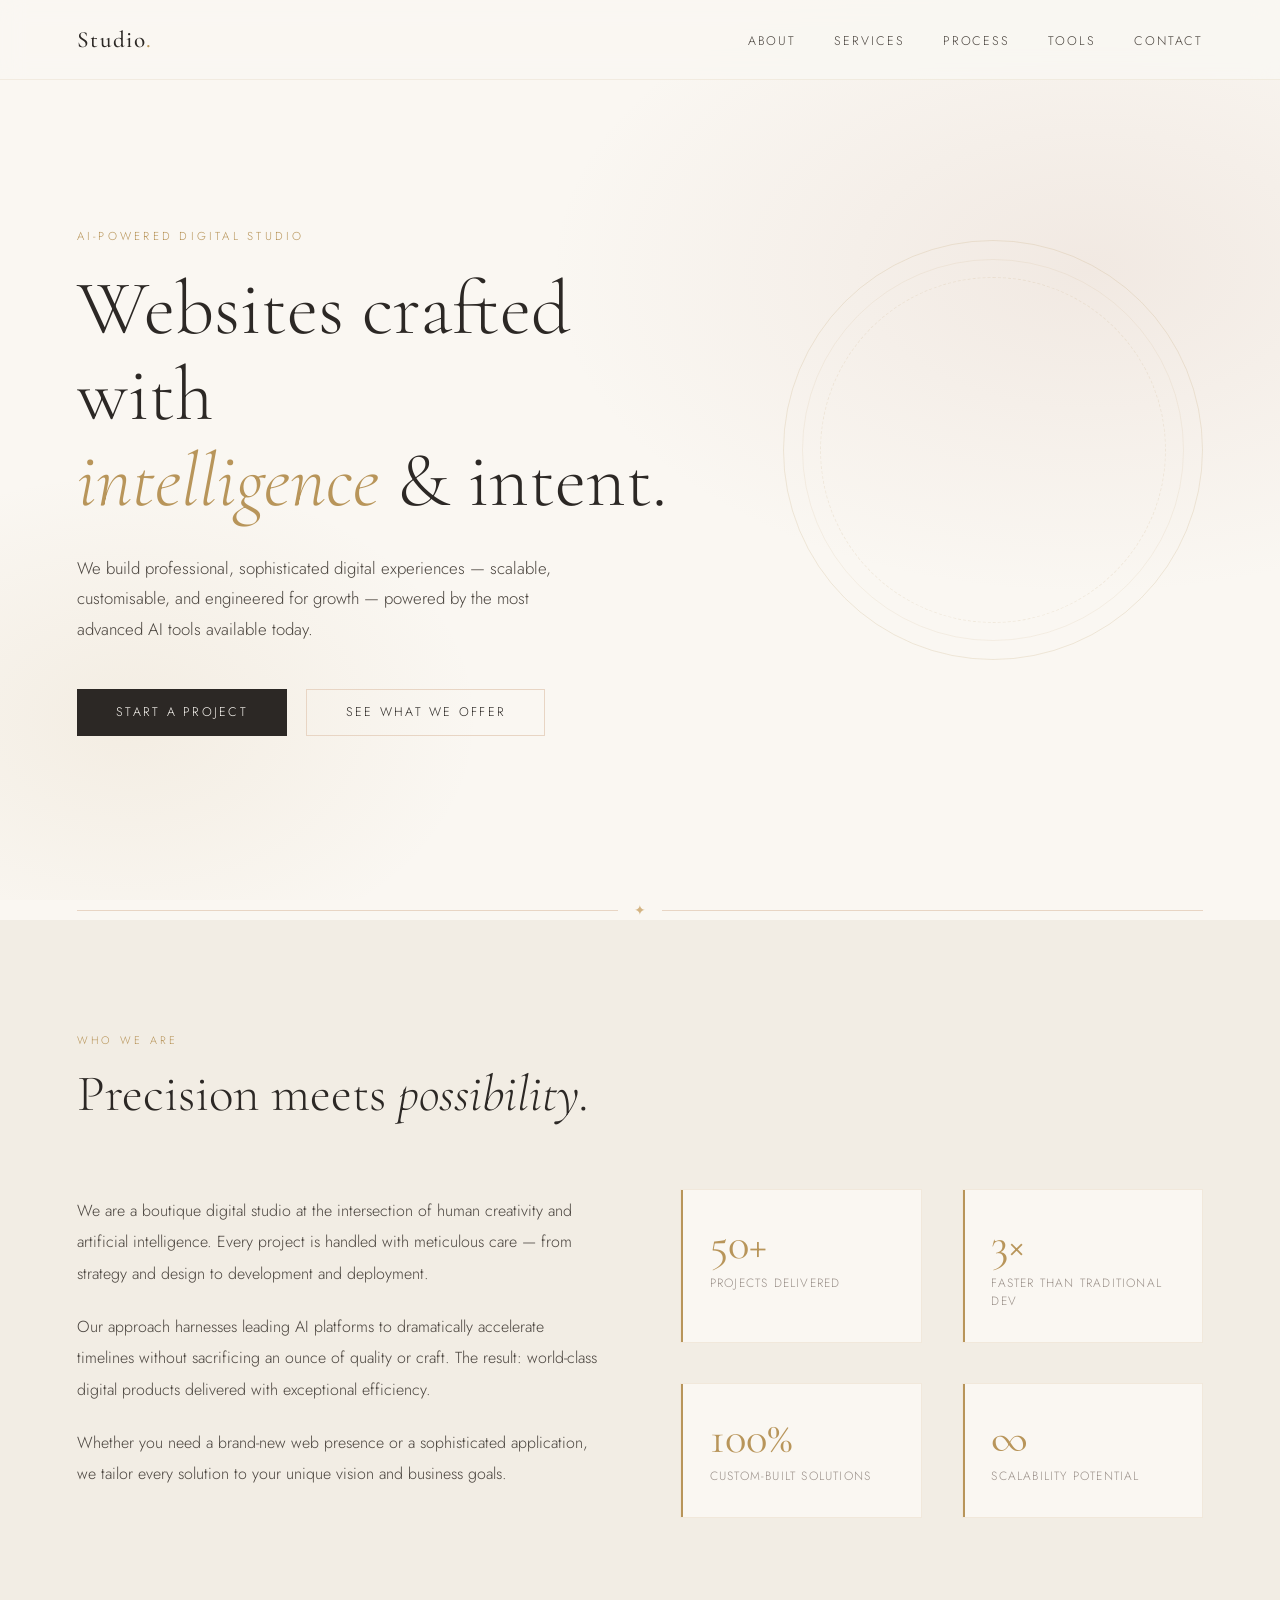
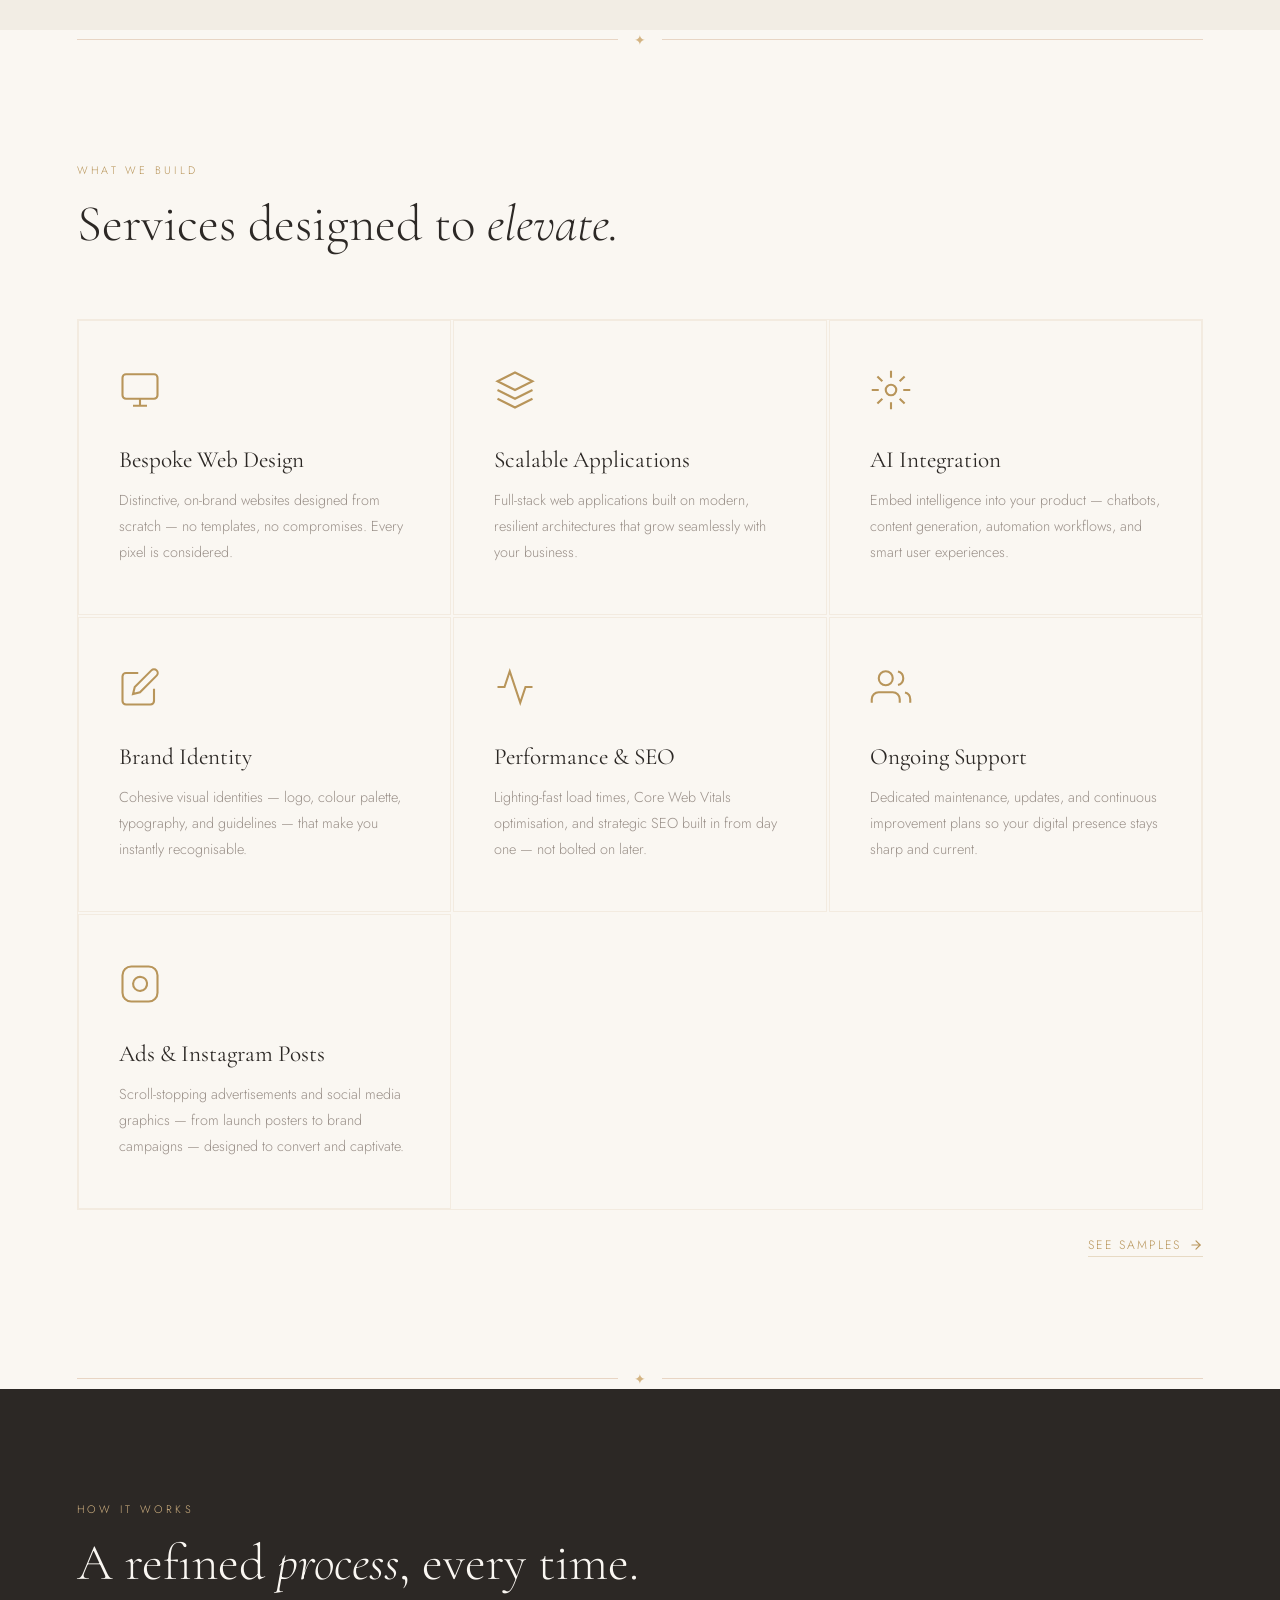
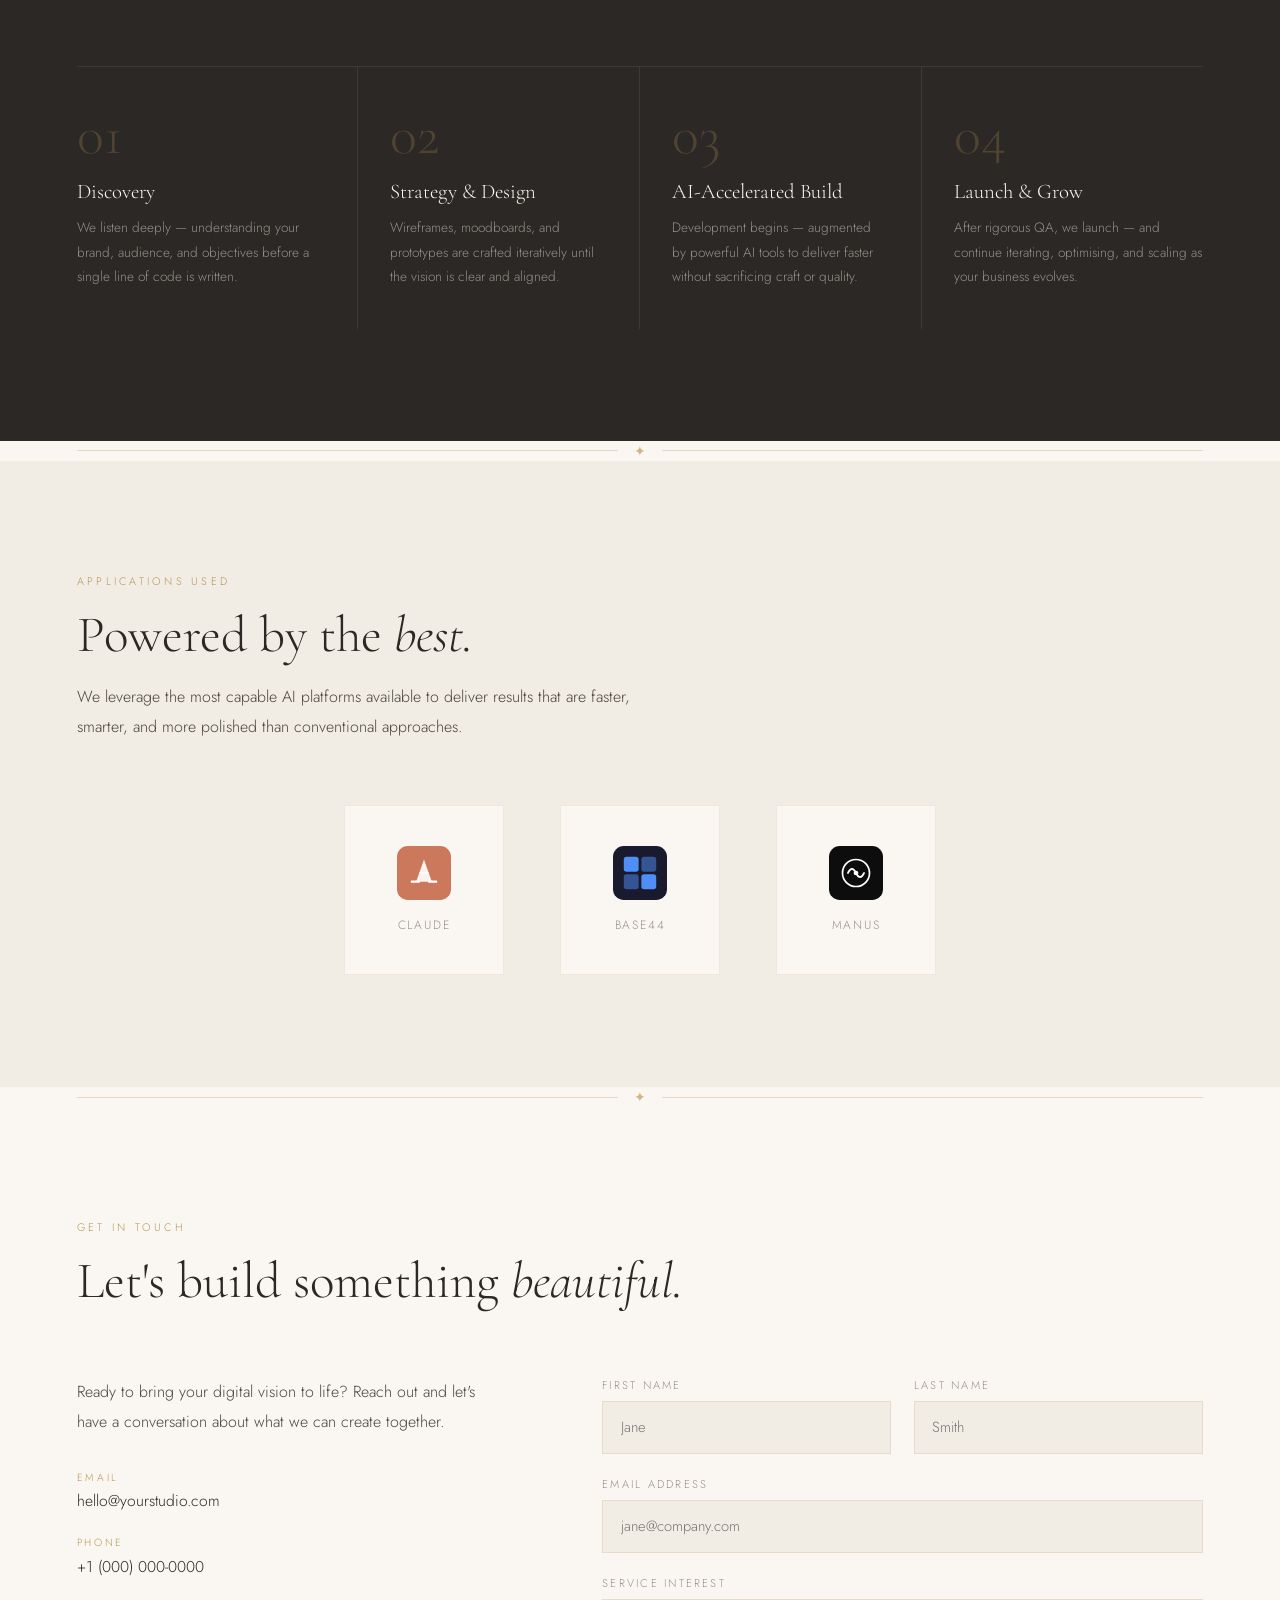
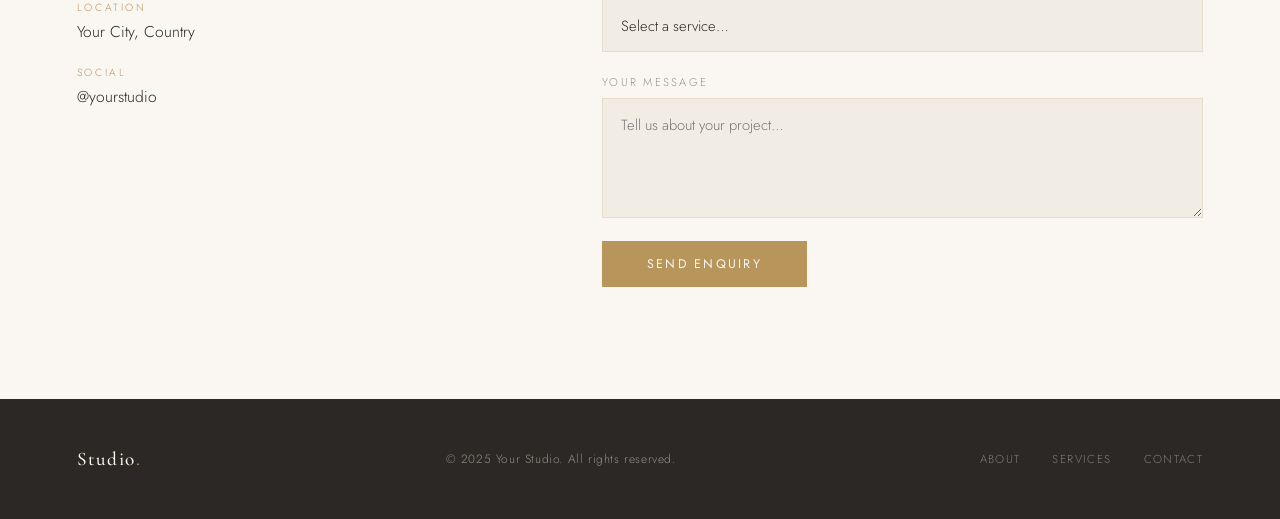
==== index.html @ 0de257a6 "1st Time Upload" ====
<!DOCTYPE html>
<html lang="en">
<head>
  <meta charset="UTF-8" />
  <meta name="viewport" content="width=device-width, initial-scale=1.0"/>
  <title>Studio — Bespoke Digital Experiences</title>
  <link rel="preconnect" href="https://fonts.googleapis.com"/>
  <link href="https://fonts.googleapis.com/css2?family=Cormorant+Garamond:ital,wght@0,300;0,400;0,500;1,300;1,400&family=Jost:wght@300;400;500&display=swap" rel="stylesheet"/>
  <style>
    *, *::before, *::after { box-sizing: border-box; margin: 0; padding: 0; }

    :root {
      --cream:    #FAF7F2;
      --parchment:#F2EDE4;
      --blush:    #E8D5C4;
      --rose:     #C9A99A;
      --gold:     #B8955A;
      --gold-lt:  #D4B483;
      --charcoal: #2C2825;
      --ink:      #4A443E;
      --muted:    #9A9089;
      --white:    #FFFFFF;
    }

    html { scroll-behavior: smooth; }

    body {
      background: var(--cream);
      color: var(--charcoal);
      font-family: 'Jost', sans-serif;
      font-weight: 300;
      overflow-x: hidden;
    }

    /* ── NAV ── */
    nav {
      position: fixed; top: 0; left: 0; right: 0; z-index: 100;
      display: flex; align-items: center; justify-content: space-between;
      padding: 1.6rem 6vw;
      background: rgba(250,247,242,0.85);
      backdrop-filter: blur(12px);
      border-bottom: 1px solid rgba(184,149,90,0.12);
      animation: fadeDown 0.9s ease both;
    }
    .nav-logo {
      font-family: 'Cormorant Garamond', serif;
      font-size: 1.45rem; font-weight: 500; letter-spacing: 0.06em;
      color: var(--charcoal); text-decoration: none;
    }
    .nav-logo span { color: var(--gold); }
    .nav-links { display: flex; gap: 2.4rem; list-style: none; }
    .nav-links a {
      font-size: 0.78rem; letter-spacing: 0.15em; text-transform: uppercase;
      color: var(--ink); text-decoration: none;
      position: relative; padding-bottom: 2px;
      transition: color 0.3s;
    }
    .nav-links a::after {
      content: ''; position: absolute; bottom: 0; left: 0;
      width: 0; height: 1px; background: var(--gold);
      transition: width 0.35s ease;
    }
    .nav-links a:hover { color: var(--gold); }
    .nav-links a:hover::after { width: 100%; }

    /* ── HERO ── */
    #hero {
      min-height: 100vh;
      display: flex; align-items: center;
      padding: 10rem 6vw 6rem;
      position: relative; overflow: hidden;
    }
    .hero-bg {
      position: absolute; inset: 0; z-index: 0;
      background:
        radial-gradient(ellipse 70% 60% at 85% 30%, rgba(201,169,154,0.18) 0%, transparent 60%),
        radial-gradient(ellipse 50% 50% at 10% 80%, rgba(184,149,90,0.10) 0%, transparent 55%),
        var(--cream);
    }
    .hero-ornament {
      position: absolute; right: 6vw; top: 50%;
      transform: translateY(-50%);
      width: min(420px, 42vw); height: min(420px, 42vw);
      border-radius: 50%;
      border: 1px solid rgba(184,149,90,0.18);
      animation: rotateRing 28s linear infinite;
    }
    .hero-ornament::before {
      content: ''; position: absolute; inset: 18px;
      border-radius: 50%;
      border: 1px solid rgba(184,149,90,0.10);
    }
    .hero-ornament::after {
      content: ''; position: absolute; inset: 36px;
      border-radius: 50%;
      border: 1px dashed rgba(184,149,90,0.14);
    }
    .hero-content { position: relative; z-index: 1; max-width: 640px; }
    .hero-eyebrow {
      font-size: 0.72rem; letter-spacing: 0.28em; text-transform: uppercase;
      color: var(--gold); margin-bottom: 1.4rem;
      animation: fadeUp 0.9s 0.2s ease both;
    }
    .hero-title {
      font-family: 'Cormorant Garamond', serif;
      font-size: clamp(3rem, 6vw, 5.2rem);
      font-weight: 300; line-height: 1.12;
      color: var(--charcoal);
      animation: fadeUp 0.9s 0.35s ease both;
    }
    .hero-title em { font-style: italic; color: var(--gold); }
    .hero-sub {
      margin-top: 1.8rem;
      font-size: 1.05rem; line-height: 1.8;
      color: var(--ink); max-width: 480px;
      animation: fadeUp 0.9s 0.5s ease both;
    }
    .hero-cta {
      margin-top: 2.8rem; display: flex; gap: 1.2rem; flex-wrap: wrap;
      animation: fadeUp 0.9s 0.65s ease both;
    }
    .btn-primary {
      display: inline-block; padding: 0.85rem 2.4rem;
      background: var(--charcoal); color: var(--cream);
      font-family: 'Jost', sans-serif; font-size: 0.78rem;
      letter-spacing: 0.18em; text-transform: uppercase;
      text-decoration: none; border: 1px solid var(--charcoal);
      transition: background 0.35s, color 0.35s;
    }
    .btn-primary:hover { background: var(--gold); border-color: var(--gold); }
    .btn-outline {
      display: inline-block; padding: 0.85rem 2.4rem;
      background: transparent; color: var(--charcoal);
      font-family: 'Jost', sans-serif; font-size: 0.78rem;
      letter-spacing: 0.18em; text-transform: uppercase;
      text-decoration: none; border: 1px solid var(--blush);
      transition: border-color 0.35s, color 0.35s;
    }
    .btn-outline:hover { border-color: var(--gold); color: var(--gold); }

    /* ── DIVIDER ── */
    .divider {
      display: flex; align-items: center; gap: 1rem;
      padding: 0 6vw; margin: 0;
    }
    .divider-line { flex: 1; height: 1px; background: var(--blush); }
    .divider-ornament { color: var(--gold-lt); font-size: 0.9rem; }

    /* ── SECTION BASE ── */
    section { padding: 7rem 6vw; }
    .section-label {
      font-size: 0.68rem; letter-spacing: 0.3em; text-transform: uppercase;
      color: var(--gold); margin-bottom: 1rem;
    }
    .section-title {
      font-family: 'Cormorant Garamond', serif;
      font-size: clamp(2.2rem, 4vw, 3.6rem);
      font-weight: 300; line-height: 1.2;
      color: var(--charcoal);
    }
    .section-title em { font-style: italic; }

    /* ── ABOUT ── */
    #about { background: var(--parchment); }
    .about-grid {
      display: grid; grid-template-columns: 1fr 1fr;
      gap: 5rem; align-items: center; margin-top: 4rem;
    }
    .about-text p {
      font-size: 1rem; line-height: 1.95; color: var(--ink);
      margin-bottom: 1.4rem;
    }
    .about-stats {
      display: grid; grid-template-columns: 1fr 1fr; gap: 2.5rem;
    }
    .stat-card {
      padding: 2rem 1.8rem;
      background: var(--cream);
      border: 1px solid rgba(184,149,90,0.15);
      position: relative;
      transition: transform 0.3s, box-shadow 0.3s;
    }
    .stat-card:hover {
      transform: translateY(-4px);
      box-shadow: 0 16px 40px rgba(44,40,37,0.08);
    }
    .stat-card::before {
      content: ''; position: absolute; top: 0; left: 0;
      width: 2px; height: 100%; background: var(--gold);
    }
    .stat-num {
      font-family: 'Cormorant Garamond', serif;
      font-size: 2.8rem; font-weight: 400;
      color: var(--gold); line-height: 1;
    }
    .stat-label {
      font-size: 0.75rem; letter-spacing: 0.1em; color: var(--muted);
      margin-top: 0.4rem; text-transform: uppercase;
    }

    /* ── SERVICES ── */
    #services { background: var(--cream); }
    .services-grid {
      display: grid; grid-template-columns: repeat(3, 1fr);
      gap: 2px; margin-top: 4rem;
      border: 1px solid rgba(184,149,90,0.12);
    }
    .services-footer {
      display: flex; justify-content: flex-end; margin-top: 1.6rem;
    }
    .see-samples-link {
      display: inline-flex; align-items: center; gap: 0.5rem;
      font-size: 0.76rem; letter-spacing: 0.18em; text-transform: uppercase;
      color: var(--gold); text-decoration: none;
      border-bottom: 1px solid rgba(184,149,90,0.3);
      padding-bottom: 2px;
      transition: color 0.3s, border-color 0.3s;
    }
    .see-samples-link:hover { color: var(--charcoal); border-color: var(--charcoal); }
    .see-samples-link svg { transition: transform 0.3s; }
    .see-samples-link:hover svg { transform: translateX(4px); }
    .service-card {
      padding: 3rem 2.5rem;
      background: var(--cream);
      border: 1px solid rgba(184,149,90,0.12);
      transition: background 0.4s;
      cursor: default;
    }
    .service-card:hover { background: var(--parchment); }
    .service-icon {
      width: 42px; height: 42px; margin-bottom: 1.8rem;
      color: var(--gold);
    }
    .service-name {
      font-family: 'Cormorant Garamond', serif;
      font-size: 1.45rem; font-weight: 400;
      color: var(--charcoal); margin-bottom: 0.9rem;
    }
    .service-desc {
      font-size: 0.9rem; line-height: 1.8; color: var(--muted);
    }

    /* ── PROCESS ── */
    #process { background: var(--charcoal); }
    #process .section-label { color: var(--gold-lt); }
    #process .section-title { color: var(--cream); }
    .process-steps {
      display: grid; grid-template-columns: repeat(4, 1fr);
      gap: 0; margin-top: 4.5rem;
      border-top: 1px solid rgba(250,247,242,0.08);
    }
    .step {
      padding: 2.5rem 2rem 2.5rem 0;
      border-right: 1px solid rgba(250,247,242,0.08);
    }
    .step:last-child { border-right: none; padding-right: 0; padding-left: 2rem; }
    .step:not(:first-child) { padding-left: 2rem; }
    .step-num {
      font-family: 'Cormorant Garamond', serif;
      font-size: 3.5rem; font-weight: 300;
      color: rgba(184,149,90,0.25); line-height: 1;
    }
    .step-title {
      font-family: 'Cormorant Garamond', serif;
      font-size: 1.3rem; color: var(--cream);
      margin: 1rem 0 0.7rem;
    }
    .step-desc {
      font-size: 0.85rem; line-height: 1.8;
      color: rgba(250,247,242,0.5);
    }

    /* ── TOOLS ── */
    #tools { background: var(--parchment); }
    .tools-intro {
      max-width: 560px; margin-top: 1rem;
      font-size: 1rem; line-height: 1.85; color: var(--ink);
    }
    .tools-row {
      display: flex; align-items: center; justify-content: center;
      gap: 3.5rem; flex-wrap: wrap; margin-top: 4rem;
    }
    .tool-badge {
      display: flex; flex-direction: column; align-items: center;
      gap: 1rem; padding: 2.5rem 3rem;
      background: var(--cream);
      border: 1px solid rgba(184,149,90,0.15);
      min-width: 160px;
      transition: transform 0.3s, box-shadow 0.3s;
    }
    .tool-badge:hover {
      transform: translateY(-5px);
      box-shadow: 0 20px 50px rgba(44,40,37,0.10);
    }
    .tool-logo { width: 54px; height: 54px; object-fit: contain; }
    .tool-logo-svg { width: 54px; height: 54px; }
    .tool-name {
      font-size: 0.75rem; letter-spacing: 0.15em; text-transform: uppercase;
      color: var(--muted);
    }

    /* ── CONTACT ── */
    #contact { background: var(--cream); }
    .contact-grid {
      display: grid; grid-template-columns: 1fr 1.4fr;
      gap: 6rem; margin-top: 4rem; align-items: start;
    }
    .contact-info p {
      font-size: 1rem; line-height: 1.9; color: var(--ink); margin-bottom: 2rem;
    }
    .contact-detail {
      margin-bottom: 1.4rem;
    }
    .contact-detail-label {
      font-size: 0.65rem; letter-spacing: 0.25em; text-transform: uppercase;
      color: var(--gold); margin-bottom: 0.3rem;
    }
    .contact-detail-value {
      font-size: 0.98rem; color: var(--charcoal);
    }
    /* ─ EDIT THESE VALUES ─ */
    .contact-form {
      display: flex; flex-direction: column; gap: 1.4rem;
    }
    .form-row { display: grid; grid-template-columns: 1fr 1fr; gap: 1.4rem; }
    .form-field { display: flex; flex-direction: column; gap: 0.5rem; }
    .form-field label {
      font-size: 0.7rem; letter-spacing: 0.2em; text-transform: uppercase;
      color: var(--muted);
    }
    .form-field input,
    .form-field textarea,
    .form-field select {
      padding: 0.9rem 1.1rem;
      background: var(--parchment);
      border: 1px solid rgba(184,149,90,0.2);
      color: var(--charcoal);
      font-family: 'Jost', sans-serif; font-size: 0.92rem; font-weight: 300;
      outline: none;
      transition: border-color 0.3s;
    }
    .form-field input:focus,
    .form-field textarea:focus,
    .form-field select:focus { border-color: var(--gold); }
    .form-field textarea { resize: vertical; min-height: 120px; }
    .form-field select { appearance: none; cursor: pointer; }
    .btn-submit {
      align-self: flex-start;
      padding: 0.9rem 2.8rem;
      background: var(--gold); color: var(--cream);
      border: none; cursor: pointer;
      font-family: 'Jost', sans-serif; font-size: 0.78rem;
      letter-spacing: 0.18em; text-transform: uppercase;
      transition: background 0.3s;
    }
    .btn-submit:hover { background: var(--charcoal); }

    /* ── FOOTER ── */
    footer {
      background: var(--charcoal); color: rgba(250,247,242,0.5);
      padding: 3rem 6vw;
      display: flex; align-items: center; justify-content: space-between;
      flex-wrap: wrap; gap: 1.5rem;
    }
    .footer-logo {
      font-family: 'Cormorant Garamond', serif;
      font-size: 1.2rem; font-weight: 500; color: var(--cream);
      letter-spacing: 0.08em;
    }
    .footer-logo span { color: var(--gold); }
    .footer-copy { font-size: 0.75rem; letter-spacing: 0.05em; }
    .footer-links { display: flex; gap: 2rem; }
    .footer-links a {
      font-size: 0.72rem; letter-spacing: 0.12em; text-transform: uppercase;
      color: rgba(250,247,242,0.4); text-decoration: none;
      transition: color 0.3s;
    }
    .footer-links a:hover { color: var(--gold-lt); }

    /* ── ANIMATIONS ── */
    @keyframes fadeDown {
      from { opacity: 0; transform: translateY(-16px); }
      to   { opacity: 1; transform: translateY(0); }
    }
    @keyframes fadeUp {
      from { opacity: 0; transform: translateY(24px); }
      to   { opacity: 1; transform: translateY(0); }
    }
    @keyframes rotateRing {
      from { transform: translateY(-50%) rotate(0deg); }
      to   { transform: translateY(-50%) rotate(360deg); }
    }
    .reveal {
      opacity: 0; transform: translateY(28px);
      transition: opacity 0.8s ease, transform 0.8s ease;
    }
    .reveal.visible { opacity: 1; transform: translateY(0); }

    /* ── RESPONSIVE ── */
    @media (max-width: 900px) {
      .about-grid, .contact-grid { grid-template-columns: 1fr; gap: 3rem; }
      .services-grid { grid-template-columns: 1fr 1fr; }
      .process-steps { grid-template-columns: 1fr 1fr; }
      .step { border-right: none; border-bottom: 1px solid rgba(250,247,242,0.08); }
    }
    @media (max-width: 640px) {
      .nav-links { display: none; }
      .services-grid, .about-stats { grid-template-columns: 1fr; }
      .process-steps { grid-template-columns: 1fr; }
      .form-row { grid-template-columns: 1fr; }
      .hero-ornament { display: none; }
    }
  </style>
</head>
<body>

<!-- NAV -->
<nav>
  <a class="nav-logo" href="#hero">Studio<span>.</span></a>
  <ul class="nav-links">
    <li><a href="#about">About</a></li>
    <li><a href="#services">Services</a></li>
    <li><a href="#process">Process</a></li>
    <li><a href="#tools">Tools</a></li>
    <li><a href="#contact">Contact</a></li>
  </ul>
</nav>

<!-- HERO -->
<section id="hero">
  <div class="hero-bg"></div>
  <div class="hero-ornament"></div>
  <div class="hero-content">
    <p class="hero-eyebrow">AI-Powered Digital Studio</p>
    <h1 class="hero-title">
      Websites crafted with<br/><em>intelligence</em> &amp; intent.
    </h1>
    <p class="hero-sub">
      We build professional, sophisticated digital experiences — scalable,
      customisable, and engineered for growth — powered by the most
      advanced AI tools available today.
    </p>
    <div class="hero-cta">
      <a href="#contact" class="btn-primary">Start a Project</a>
      <a href="#services" class="btn-outline">See What We Offer</a>
    </div>
  </div>
</section>

<div class="divider"><div class="divider-line"></div><div class="divider-ornament">✦</div><div class="divider-line"></div></div>

<!-- ABOUT -->
<section id="about">
  <p class="section-label reveal">Who We Are</p>
  <h2 class="section-title reveal">Precision meets <em>possibility.</em></h2>
  <div class="about-grid">
    <div class="about-text reveal">
      <p>We are a boutique digital studio at the intersection of human creativity and artificial intelligence. Every project is handled with meticulous care — from strategy and design to development and deployment.</p>
      <p>Our approach harnesses leading AI platforms to dramatically accelerate timelines without sacrificing an ounce of quality or craft. The result: world-class digital products delivered with exceptional efficiency.</p>
      <p>Whether you need a brand-new web presence or a sophisticated application, we tailor every solution to your unique vision and business goals.</p>
    </div>
    <div class="about-stats reveal">
      <div class="stat-card">
        <div class="stat-num">50+</div>
        <div class="stat-label">Projects Delivered</div>
      </div>
      <div class="stat-card">
        <div class="stat-num">3×</div>
        <div class="stat-label">Faster Than Traditional Dev</div>
      </div>
      <div class="stat-card">
        <div class="stat-num">100%</div>
        <div class="stat-label">Custom-Built Solutions</div>
      </div>
      <div class="stat-card">
        <div class="stat-num">∞</div>
        <div class="stat-label">Scalability Potential</div>
      </div>
    </div>
  </div>
</section>

<div class="divider"><div class="divider-line"></div><div class="divider-ornament">✦</div><div class="divider-line"></div></div>

<!-- SERVICES -->
<section id="services">
  <p class="section-label reveal">What We Build</p>
  <h2 class="section-title reveal">Services designed to <em>elevate.</em></h2>
  <div class="services-grid reveal">

    <div class="service-card">
      <svg class="service-icon" viewBox="0 0 24 24" fill="none" stroke="currentColor" stroke-width="1.2">
        <rect x="2" y="3" width="20" height="14" rx="2"/><path d="M8 21h8M12 17v4"/>
      </svg>
      <div class="service-name">Bespoke Web Design</div>
      <p class="service-desc">Distinctive, on-brand websites designed from scratch — no templates, no compromises. Every pixel is considered.</p>
    </div>

    <div class="service-card">
      <svg class="service-icon" viewBox="0 0 24 24" fill="none" stroke="currentColor" stroke-width="1.2">
        <path d="M12 2L2 7l10 5 10-5-10-5z"/><path d="M2 17l10 5 10-5"/><path d="M2 12l10 5 10-5"/>
      </svg>
      <div class="service-name">Scalable Applications</div>
      <p class="service-desc">Full-stack web applications built on modern, resilient architectures that grow seamlessly with your business.</p>
    </div>

    <div class="service-card">
      <svg class="service-icon" viewBox="0 0 24 24" fill="none" stroke="currentColor" stroke-width="1.2">
        <circle cx="12" cy="12" r="3"/><path d="M12 1v4M12 19v4M4.22 4.22l2.83 2.83M16.95 16.95l2.83 2.83M1 12h4M19 12h4M4.22 19.78l2.83-2.83M16.95 7.05l2.83-2.83"/>
      </svg>
      <div class="service-name">AI Integration</div>
      <p class="service-desc">Embed intelligence into your product — chatbots, content generation, automation workflows, and smart user experiences.</p>
    </div>

    <div class="service-card">
      <svg class="service-icon" viewBox="0 0 24 24" fill="none" stroke="currentColor" stroke-width="1.2">
        <path d="M11 4H4a2 2 0 0 0-2 2v14a2 2 0 0 0 2 2h14a2 2 0 0 0 2-2v-7"/><path d="M18.5 2.5a2.121 2.121 0 0 1 3 3L12 15l-4 1 1-4 9.5-9.5z"/>
      </svg>
      <div class="service-name">Brand Identity</div>
      <p class="service-desc">Cohesive visual identities — logo, colour palette, typography, and guidelines — that make you instantly recognisable.</p>
    </div>

    <div class="service-card">
      <svg class="service-icon" viewBox="0 0 24 24" fill="none" stroke="currentColor" stroke-width="1.2">
        <polyline points="22 12 18 12 15 21 9 3 6 12 2 12"/>
      </svg>
      <div class="service-name">Performance & SEO</div>
      <p class="service-desc">Lighting-fast load times, Core Web Vitals optimisation, and strategic SEO built in from day one — not bolted on later.</p>
    </div>

    <div class="service-card">
      <svg class="service-icon" viewBox="0 0 24 24" fill="none" stroke="currentColor" stroke-width="1.2">
        <path d="M17 21v-2a4 4 0 0 0-4-4H5a4 4 0 0 0-4 4v2"/><circle cx="9" cy="7" r="4"/><path d="M23 21v-2a4 4 0 0 0-3-3.87"/><path d="M16 3.13a4 4 0 0 1 0 7.75"/>
      </svg>
      <div class="service-name">Ongoing Support</div>
      <p class="service-desc">Dedicated maintenance, updates, and continuous improvement plans so your digital presence stays sharp and current.</p>
    </div>

    <div class="service-card">
      <svg class="service-icon" viewBox="0 0 24 24" fill="none" stroke="currentColor" stroke-width="1.2">
        <rect x="2" y="2" width="20" height="20" rx="5"/><path d="M16 11.37A4 4 0 1 1 12.63 8 4 4 0 0 1 16 11.37z"/><line x1="17.5" y1="6.5" x2="17.51" y2="6.5"/>
      </svg>
      <div class="service-name">Ads &amp; Instagram Posts</div>
      <p class="service-desc">Scroll-stopping advertisements and social media graphics — from launch posters to brand campaigns — designed to convert and captivate.</p>
    </div>

  </div>
  <div class="services-footer reveal">
    <a class="see-samples-link" href="samples.html">
      See Samples
      <svg width="14" height="14" viewBox="0 0 24 24" fill="none" stroke="currentColor" stroke-width="2" stroke-linecap="round" stroke-linejoin="round"><line x1="5" y1="12" x2="19" y2="12"/><polyline points="12 5 19 12 12 19"/></svg>
    </a>
  </div>
</section>

<div class="divider"><div class="divider-line"></div><div class="divider-ornament">✦</div><div class="divider-line"></div></div>

<!-- PROCESS -->
<section id="process">
  <p class="section-label reveal">How It Works</p>
  <h2 class="section-title reveal">A refined <em>process</em>, every time.</h2>
  <div class="process-steps">
    <div class="step reveal">
      <div class="step-num">01</div>
      <div class="step-title">Discovery</div>
      <p class="step-desc">We listen deeply — understanding your brand, audience, and objectives before a single line of code is written.</p>
    </div>
    <div class="step reveal">
      <div class="step-num">02</div>
      <div class="step-title">Strategy & Design</div>
      <p class="step-desc">Wireframes, moodboards, and prototypes are crafted iteratively until the vision is clear and aligned.</p>
    </div>
    <div class="step reveal">
      <div class="step-num">03</div>
      <div class="step-title">AI-Accelerated Build</div>
      <p class="step-desc">Development begins — augmented by powerful AI tools to deliver faster without sacrificing craft or quality.</p>
    </div>
    <div class="step reveal">
      <div class="step-num">04</div>
      <div class="step-title">Launch & Grow</div>
      <p class="step-desc">After rigorous QA, we launch — and continue iterating, optimising, and scaling as your business evolves.</p>
    </div>
  </div>
</section>

<div class="divider"><div class="divider-line"></div><div class="divider-ornament">✦</div><div class="divider-line"></div></div>

<!-- TOOLS -->
<section id="tools">
  <p class="section-label reveal">Applications Used</p>
  <h2 class="section-title reveal">Powered by the <em>best.</em></h2>
  <p class="tools-intro reveal">
    We leverage the most capable AI platforms available to deliver results that are faster, smarter, and more polished than conventional approaches.
  </p>
  <div class="tools-row reveal">

    <!-- Claude -->
    <div class="tool-badge">
      <svg class="tool-logo-svg" viewBox="0 0 80 80" fill="none" xmlns="http://www.w3.org/2000/svg">
        <rect width="80" height="80" rx="16" fill="#CC785C"/>
        <path d="M28.4 52.8L40 20l11.6 32.8H28.4z" fill="white" opacity="0.9"/>
        <path d="M22 52.8h10.4M47.6 52.8H58" stroke="white" stroke-width="3.5" stroke-linecap="round"/>
        <path d="M34 40h12" stroke="white" stroke-width="3" stroke-linecap="round" opacity="0.7"/>
      </svg>
      <span class="tool-name">Claude</span>
    </div>

    <!-- Base44 -->
    <div class="tool-badge">
      <svg class="tool-logo-svg" viewBox="0 0 80 80" fill="none" xmlns="http://www.w3.org/2000/svg">
        <rect width="80" height="80" rx="16" fill="#1A1A2E"/>
        <rect x="16" y="16" width="22" height="22" rx="4" fill="#4F8EF7"/>
        <rect x="42" y="16" width="22" height="22" rx="4" fill="#4F8EF7" opacity="0.5"/>
        <rect x="16" y="42" width="22" height="22" rx="4" fill="#4F8EF7" opacity="0.5"/>
        <rect x="42" y="42" width="22" height="22" rx="4" fill="#4F8EF7"/>
        <text x="40" y="46" text-anchor="middle" fill="white" font-family="monospace" font-size="13" font-weight="bold" opacity="0">44</text>
      </svg>
      <span class="tool-name">Base44</span>
    </div>

    <!-- Manus -->
    <div class="tool-badge">
      <svg class="tool-logo-svg" viewBox="0 0 80 80" fill="none" xmlns="http://www.w3.org/2000/svg">
        <rect width="80" height="80" rx="16" fill="#0D0D0D"/>
        <circle cx="40" cy="40" r="20" stroke="white" stroke-width="2.5" fill="none"/>
        <path d="M28 40 Q34 28 40 40 Q46 52 52 40" stroke="white" stroke-width="2.5" stroke-linecap="round" fill="none"/>
        <circle cx="40" cy="40" r="3.5" fill="white"/>
      </svg>
      <span class="tool-name">Manus</span>
    </div>

  </div>
</section>

<div class="divider"><div class="divider-line"></div><div class="divider-ornament">✦</div><div class="divider-line"></div></div>

<!-- CONTACT -->
<section id="contact">
  <p class="section-label reveal">Get In Touch</p>
  <h2 class="section-title reveal">Let's build something <em>beautiful.</em></h2>
  <div class="contact-grid">
    <div class="contact-info reveal">
      <p>Ready to bring your digital vision to life? Reach out and let's have a conversation about what we can create together.</p>

      <!-- ══ EDIT YOUR CONTACT DETAILS BELOW ══ -->
      <div class="contact-detail">
        <div class="contact-detail-label">Email</div>
        <div class="contact-detail-value">hello@yourstudio.com</div>
      </div>
      <div class="contact-detail">
        <div class="contact-detail-label">Phone</div>
        <div class="contact-detail-value">+1 (000) 000-0000</div>
      </div>
      <div class="contact-detail">
        <div class="contact-detail-label">Location</div>
        <div class="contact-detail-value">Your City, Country</div>
      </div>
      <div class="contact-detail">
        <div class="contact-detail-label">Social</div>
        <div class="contact-detail-value">@yourstudio</div>
      </div>
      <!-- ══ END CONTACT DETAILS ══ -->
    </div>

    <div class="contact-form reveal">
      <div class="form-row">
        <div class="form-field">
          <label for="fname">First Name</label>
          <input type="text" id="fname" placeholder="Jane"/>
        </div>
        <div class="form-field">
          <label for="lname">Last Name</label>
          <input type="text" id="lname" placeholder="Smith"/>
        </div>
      </div>
      <div class="form-field">
        <label for="email">Email Address</label>
        <input type="email" id="email" placeholder="jane@company.com"/>
      </div>
      <div class="form-field">
        <label for="service">Service Interest</label>
        <select id="service">
          <option value="" disabled selected>Select a service…</option>
          <option>Bespoke Web Design</option>
          <option>Scalable Application</option>
          <option>AI Integration</option>
          <option>Brand Identity</option>
          <option>Performance & SEO</option>
          <option>Ongoing Support</option>
          <option>Ads & Instagram Posts</option>
        </select>
      </div>
      <div class="form-field" id="product-field" style="display:none;">
        <label for="product">Sample / Package Selected</label>
        <select id="product">
          <option value="" disabled selected>Choose a sample package…</option>
          <option value="Instagram Post – Basic (₹300)">Instagram Post – Basic (₹300)</option>
          <option value="Event Poster – Standard (₹500)">Event Poster – Standard (₹500)</option>
          <option value="Brand Campaign – Premium (₹700)">Brand Campaign – Premium (₹700)</option>
          <option value="Custom Quote">Custom Quote — Let's Discuss</option>
        </select>
      </div>
      <div class="form-field">
        <label for="message">Your Message</label>
        <textarea id="message" placeholder="Tell us about your project…"></textarea>
      </div>
      <button class="btn-submit" type="button">Send Enquiry</button>
    </div>
  </div>
</section>

<!-- FOOTER -->
<footer>
  <div class="footer-logo">Studio<span>.</span></div>
  <div class="footer-copy">© 2025 Your Studio. All rights reserved.</div>
  <div class="footer-links">
    <a href="#about">About</a>
    <a href="#services">Services</a>
    <a href="#contact">Contact</a>
  </div>
</footer>

<script>
  // Scroll reveal
  const reveals = document.querySelectorAll('.reveal');
  const observer = new IntersectionObserver(entries => {
    entries.forEach((e, i) => {
      if (e.isIntersecting) {
        setTimeout(() => e.target.classList.add('visible'), i * 80);
        observer.unobserve(e.target);
      }
    });
  }, { threshold: 0.12 });
  reveals.forEach(el => observer.observe(el));

  // Show product selector when Ads & Instagram Posts is chosen
  const serviceSelect = document.getElementById('service');
  const productField  = document.getElementById('product-field');
  const productSelect = document.getElementById('product');
  serviceSelect.addEventListener('change', function () {
    productField.style.display = this.value === 'Ads & Instagram Posts' ? 'flex' : 'none';
  });

  // Pre-fill from samples page (localStorage)
  window.addEventListener('load', function () {
    const saved = localStorage.getItem('enquiry_product');
    if (saved) {
      serviceSelect.value = 'Ads & Instagram Posts';
      productField.style.display = 'flex';
      productSelect.value = saved;
      localStorage.removeItem('enquiry_product');
      // Scroll smoothly to contact if hash present
      if (window.location.hash === '#contact') {
        document.getElementById('contact').scrollIntoView({ behavior: 'smooth' });
      }
    }
  });

  // Form submit feedback
  document.querySelector('.btn-submit').addEventListener('click', function () {
    this.textContent = 'Message Sent ✦';
    this.style.background = 'var(--charcoal)';
    setTimeout(() => {
      this.textContent = 'Send Enquiry';
      this.style.background = '';
    }, 3000);
  });
</script>
</body>
</html>
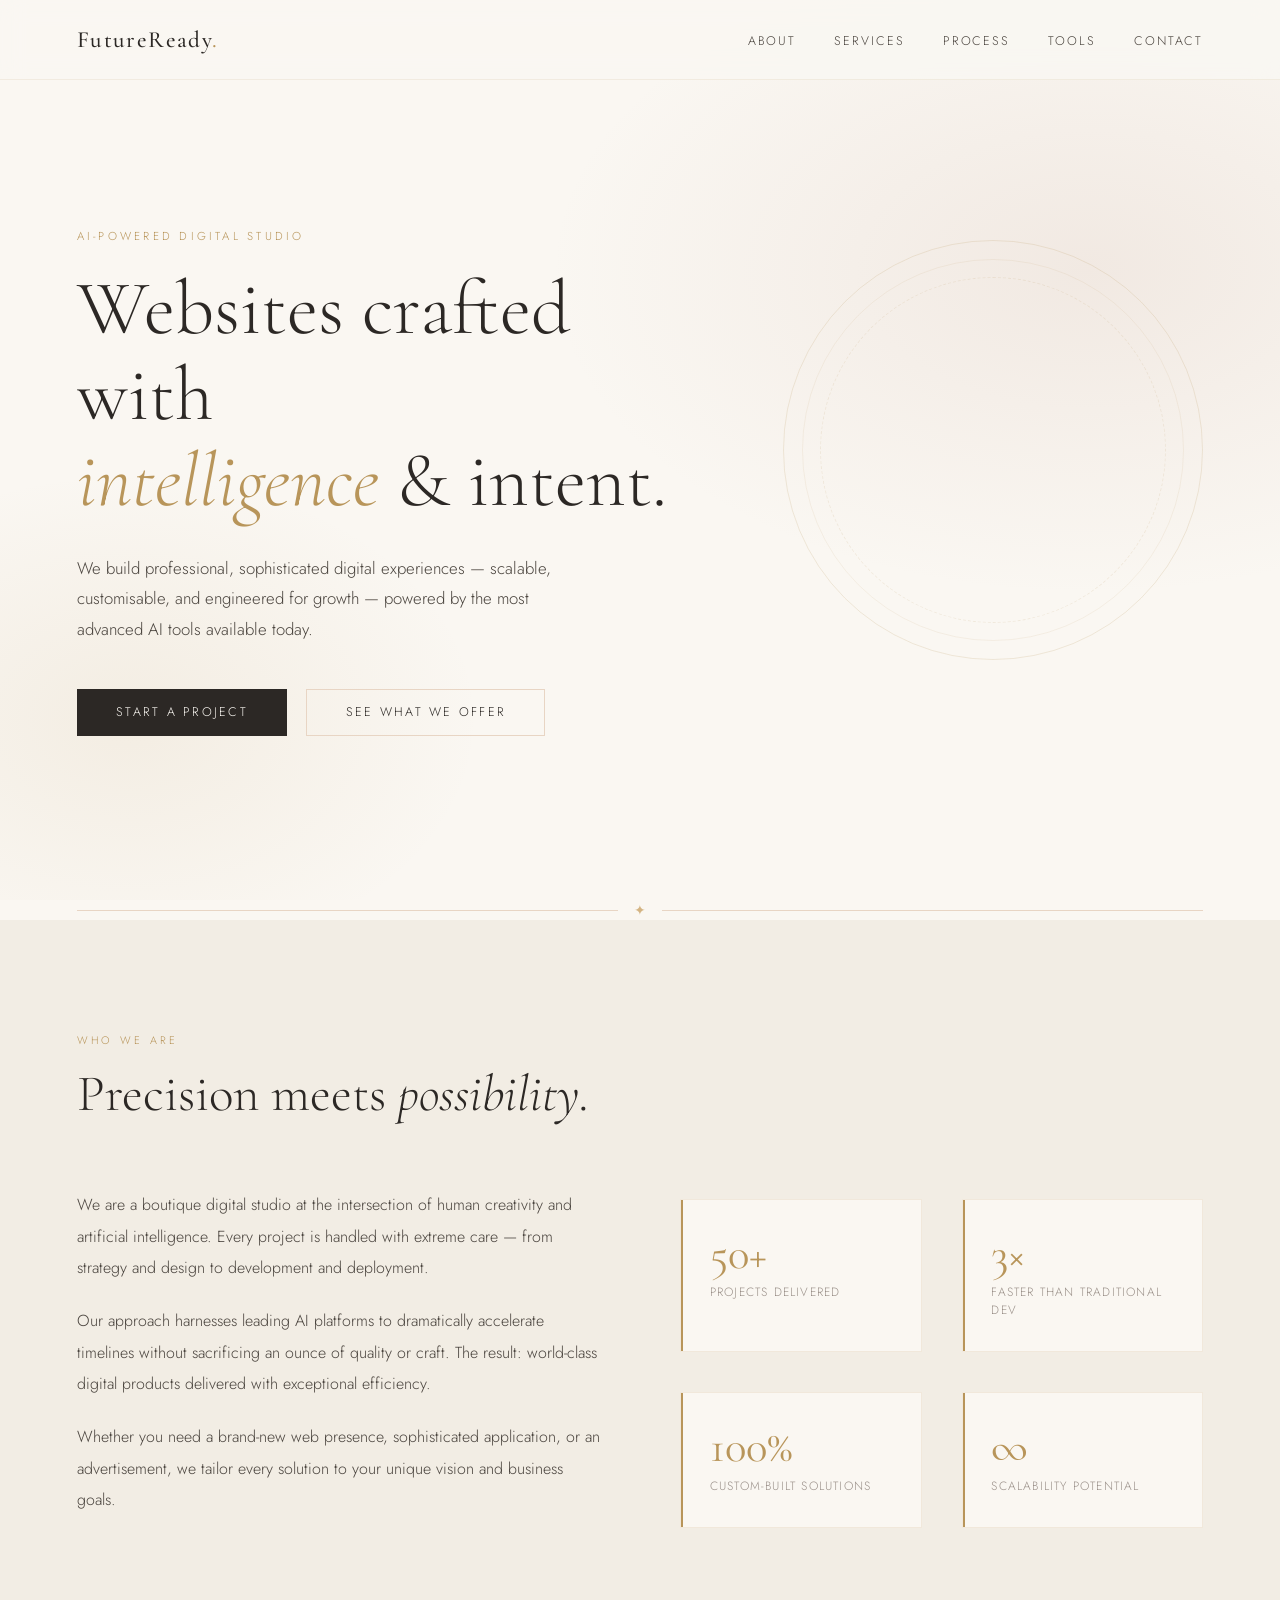
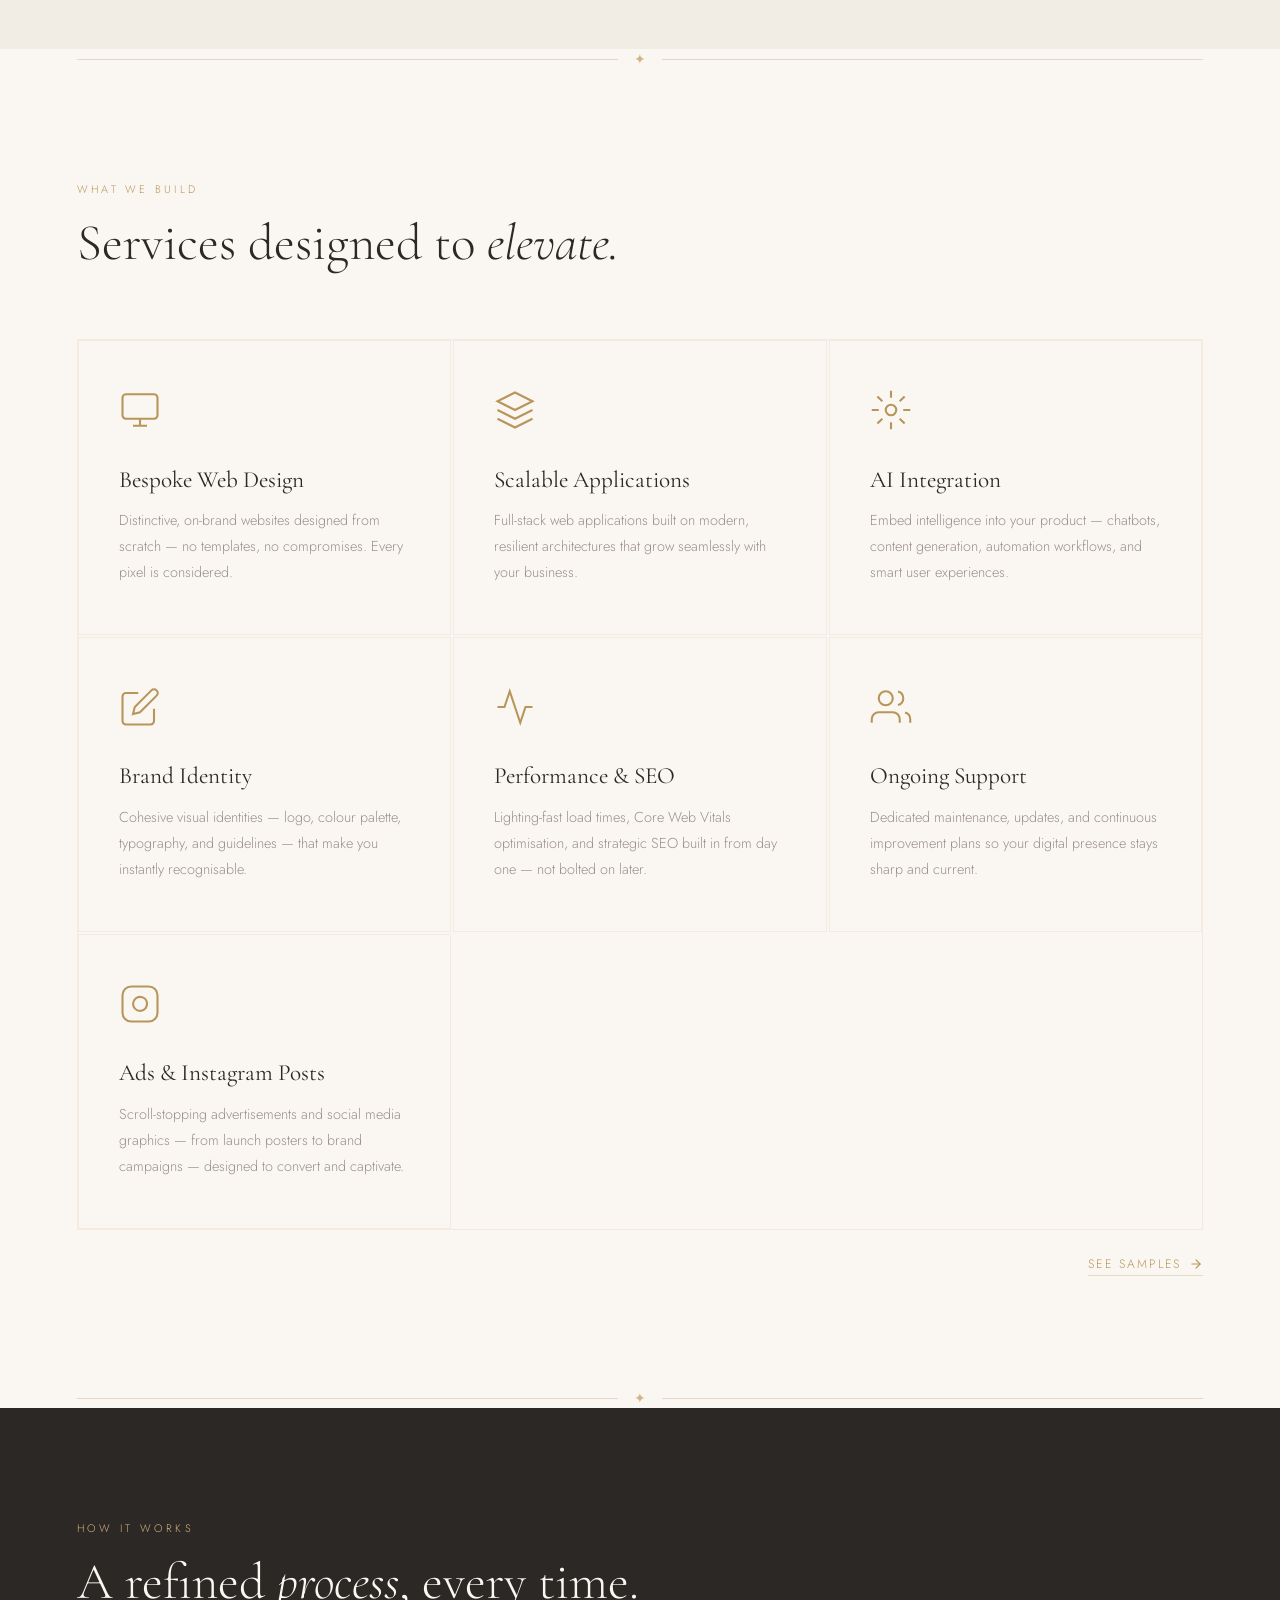
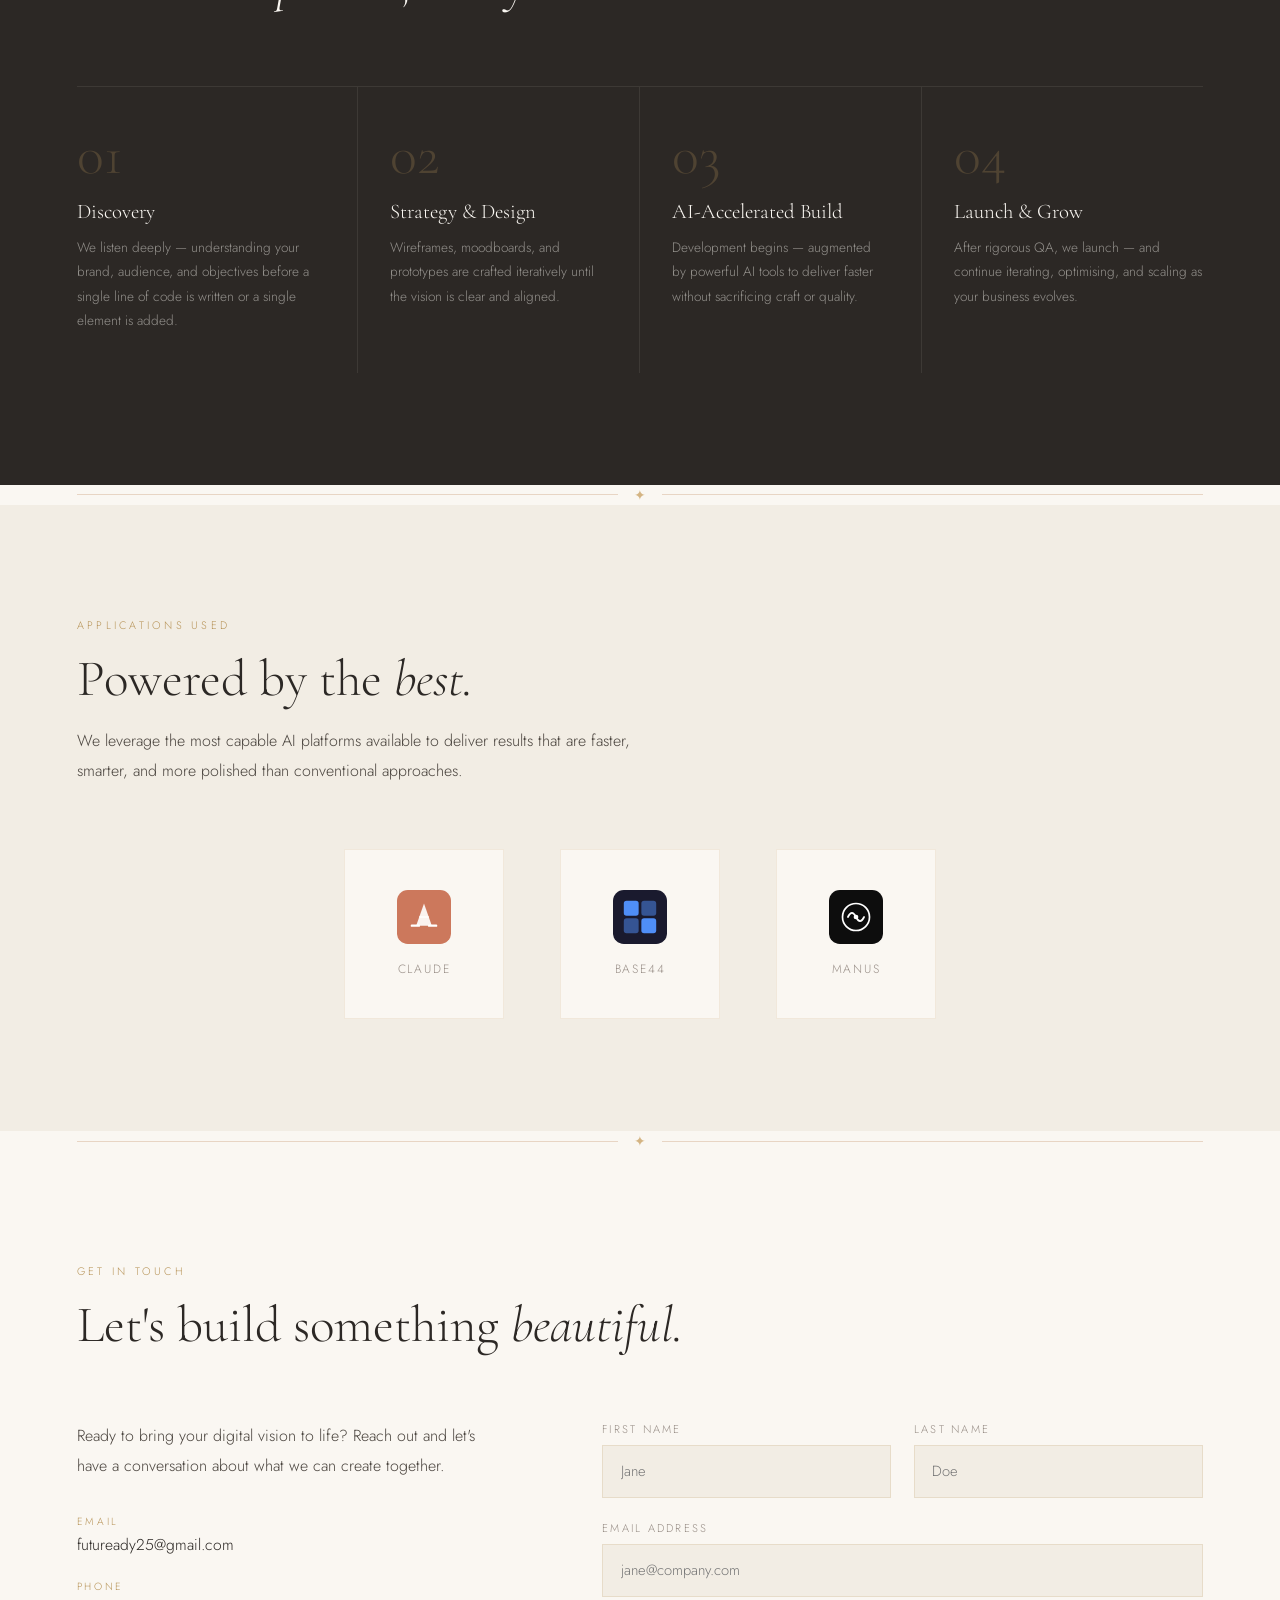
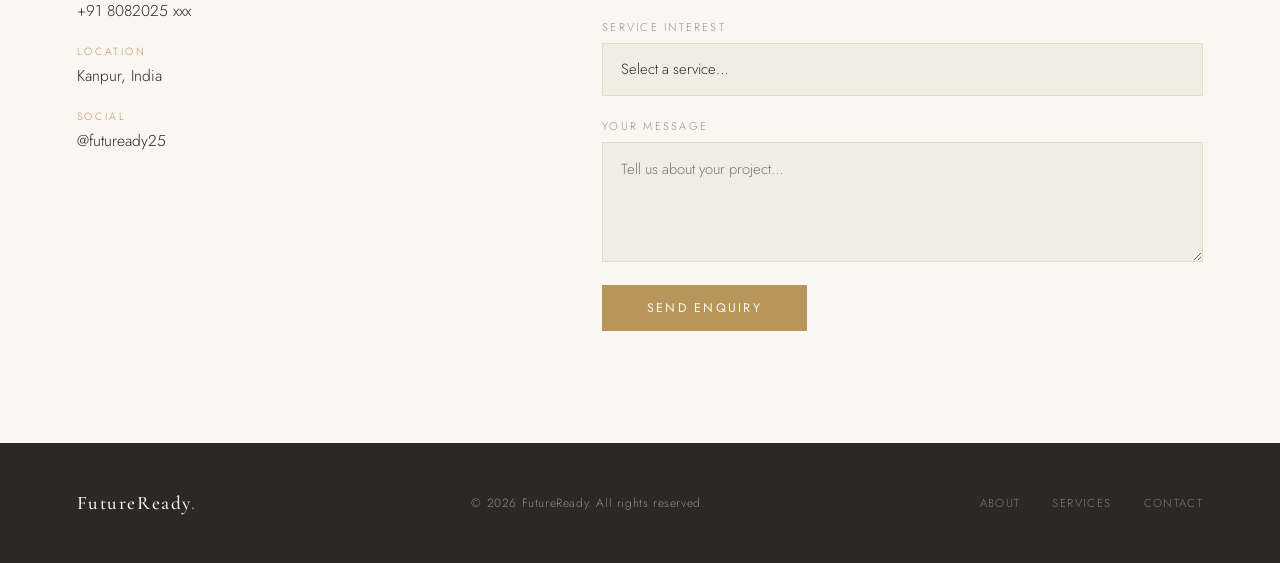
==== commit 7843053a: "Update index.html" ====
--- a/index.html
+++ b/index.html
@@ -3,7 +3,7 @@
 <head>
   <meta charset="UTF-8" />
   <meta name="viewport" content="width=device-width, initial-scale=1.0"/>
-  <title>Studio — Bespoke Digital Experiences</title>
+  <title>FutureReady- The Future of Creativity</title>
   <link rel="preconnect" href="https://fonts.googleapis.com"/>
   <link href="https://fonts.googleapis.com/css2?family=Cormorant+Garamond:ital,wght@0,300;0,400;0,500;1,300;1,400&family=Jost:wght@300;400;500&display=swap" rel="stylesheet"/>
   <style>
@@ -32,7 +32,6 @@
       overflow-x: hidden;
     }
 
-    /* ── NAV ── */
     nav {
       position: fixed; top: 0; left: 0; right: 0; z-index: 100;
       display: flex; align-items: center; justify-content: space-between;
@@ -63,7 +62,6 @@
     .nav-links a:hover { color: var(--gold); }
     .nav-links a:hover::after { width: 100%; }
 
-    /* ── HERO ── */
     #hero {
       min-height: 100vh;
       display: flex; align-items: center;
@@ -138,7 +136,6 @@
     }
     .btn-outline:hover { border-color: var(--gold); color: var(--gold); }
 
-    /* ── DIVIDER ── */
     .divider {
       display: flex; align-items: center; gap: 1rem;
       padding: 0 6vw; margin: 0;
@@ -146,7 +143,6 @@
     .divider-line { flex: 1; height: 1px; background: var(--blush); }
     .divider-ornament { color: var(--gold-lt); font-size: 0.9rem; }
 
-    /* ── SECTION BASE ── */
     section { padding: 7rem 6vw; }
     .section-label {
       font-size: 0.68rem; letter-spacing: 0.3em; text-transform: uppercase;
@@ -160,7 +156,6 @@
     }
     .section-title em { font-style: italic; }
 
-    /* ── ABOUT ── */
     #about { background: var(--parchment); }
     .about-grid {
       display: grid; grid-template-columns: 1fr 1fr;
@@ -198,7 +193,6 @@
       margin-top: 0.4rem; text-transform: uppercase;
     }
 
-    /* ── SERVICES ── */
     #services { background: var(--cream); }
     .services-grid {
       display: grid; grid-template-columns: repeat(3, 1fr);
@@ -240,7 +234,6 @@
       font-size: 0.9rem; line-height: 1.8; color: var(--muted);
     }
 
-    /* ── PROCESS ── */
     #process { background: var(--charcoal); }
     #process .section-label { color: var(--gold-lt); }
     #process .section-title { color: var(--cream); }
@@ -270,7 +263,6 @@
       color: rgba(250,247,242,0.5);
     }
 
-    /* ── TOOLS ── */
     #tools { background: var(--parchment); }
     .tools-intro {
       max-width: 560px; margin-top: 1rem;
@@ -299,7 +291,6 @@
       color: var(--muted);
     }
 
-    /* ── CONTACT ── */
     #contact { background: var(--cream); }
     .contact-grid {
       display: grid; grid-template-columns: 1fr 1.4fr;
@@ -318,7 +309,6 @@
     .contact-detail-value {
       font-size: 0.98rem; color: var(--charcoal);
     }
-    /* ─ EDIT THESE VALUES ─ */
     .contact-form {
       display: flex; flex-direction: column; gap: 1.4rem;
     }
@@ -354,8 +344,7 @@
       transition: background 0.3s;
     }
     .btn-submit:hover { background: var(--charcoal); }
-
-    /* ── FOOTER ── */
+    
     footer {
       background: var(--charcoal); color: rgba(250,247,242,0.5);
       padding: 3rem 6vw;
@@ -377,7 +366,6 @@
     }
     .footer-links a:hover { color: var(--gold-lt); }
 
-    /* ── ANIMATIONS ── */
     @keyframes fadeDown {
       from { opacity: 0; transform: translateY(-16px); }
       to   { opacity: 1; transform: translateY(0); }
@@ -396,7 +384,6 @@
     }
     .reveal.visible { opacity: 1; transform: translateY(0); }
 
-    /* ── RESPONSIVE ── */
     @media (max-width: 900px) {
       .about-grid, .contact-grid { grid-template-columns: 1fr; gap: 3rem; }
       .services-grid { grid-template-columns: 1fr 1fr; }
@@ -414,9 +401,8 @@
 </head>
 <body>
 
-<!-- NAV -->
 <nav>
-  <a class="nav-logo" href="#hero">Studio<span>.</span></a>
+  <a class="nav-logo" href="#hero">FutureReady<span>.</span></a>
   <ul class="nav-links">
     <li><a href="#about">About</a></li>
     <li><a href="#services">Services</a></li>
@@ -426,7 +412,6 @@
   </ul>
 </nav>
 
-<!-- HERO -->
 <section id="hero">
   <div class="hero-bg"></div>
   <div class="hero-ornament"></div>
@@ -449,15 +434,14 @@
 
 <div class="divider"><div class="divider-line"></div><div class="divider-ornament">✦</div><div class="divider-line"></div></div>
 
-<!-- ABOUT -->
 <section id="about">
   <p class="section-label reveal">Who We Are</p>
   <h2 class="section-title reveal">Precision meets <em>possibility.</em></h2>
   <div class="about-grid">
     <div class="about-text reveal">
-      <p>We are a boutique digital studio at the intersection of human creativity and artificial intelligence. Every project is handled with meticulous care — from strategy and design to development and deployment.</p>
+      <p>We are a boutique digital studio at the intersection of human creativity and artificial intelligence. Every project is handled with extreme care — from strategy and design to development and deployment.</p>
       <p>Our approach harnesses leading AI platforms to dramatically accelerate timelines without sacrificing an ounce of quality or craft. The result: world-class digital products delivered with exceptional efficiency.</p>
-      <p>Whether you need a brand-new web presence or a sophisticated application, we tailor every solution to your unique vision and business goals.</p>
+      <p>Whether you need a brand-new web presence, sophisticated application, or an advertisement, we tailor every solution to your unique vision and business goals.</p>
     </div>
     <div class="about-stats reveal">
       <div class="stat-card">
@@ -482,7 +466,6 @@
 
 <div class="divider"><div class="divider-line"></div><div class="divider-ornament">✦</div><div class="divider-line"></div></div>
 
-<!-- SERVICES -->
 <section id="services">
   <p class="section-label reveal">What We Build</p>
   <h2 class="section-title reveal">Services designed to <em>elevate.</em></h2>
@@ -555,7 +538,6 @@
 
 <div class="divider"><div class="divider-line"></div><div class="divider-ornament">✦</div><div class="divider-line"></div></div>
 
-<!-- PROCESS -->
 <section id="process">
   <p class="section-label reveal">How It Works</p>
   <h2 class="section-title reveal">A refined <em>process</em>, every time.</h2>
@@ -563,7 +545,7 @@
     <div class="step reveal">
       <div class="step-num">01</div>
       <div class="step-title">Discovery</div>
-      <p class="step-desc">We listen deeply — understanding your brand, audience, and objectives before a single line of code is written.</p>
+      <p class="step-desc">We listen deeply — understanding your brand, audience, and objectives before a single line of code is written or a single element is added.</p>
     </div>
     <div class="step reveal">
       <div class="step-num">02</div>
@@ -585,7 +567,6 @@
 
 <div class="divider"><div class="divider-line"></div><div class="divider-ornament">✦</div><div class="divider-line"></div></div>
 
-<!-- TOOLS -->
 <section id="tools">
   <p class="section-label reveal">Applications Used</p>
   <h2 class="section-title reveal">Powered by the <em>best.</em></h2>
@@ -594,7 +575,6 @@
   </p>
   <div class="tools-row reveal">
 
-    <!-- Claude -->
     <div class="tool-badge">
       <svg class="tool-logo-svg" viewBox="0 0 80 80" fill="none" xmlns="http://www.w3.org/2000/svg">
         <rect width="80" height="80" rx="16" fill="#CC785C"/>
@@ -605,7 +585,6 @@
       <span class="tool-name">Claude</span>
     </div>
 
-    <!-- Base44 -->
     <div class="tool-badge">
       <svg class="tool-logo-svg" viewBox="0 0 80 80" fill="none" xmlns="http://www.w3.org/2000/svg">
         <rect width="80" height="80" rx="16" fill="#1A1A2E"/>
@@ -618,7 +597,6 @@
       <span class="tool-name">Base44</span>
     </div>
 
-    <!-- Manus -->
     <div class="tool-badge">
       <svg class="tool-logo-svg" viewBox="0 0 80 80" fill="none" xmlns="http://www.w3.org/2000/svg">
         <rect width="80" height="80" rx="16" fill="#0D0D0D"/>
@@ -634,7 +612,6 @@
 
 <div class="divider"><div class="divider-line"></div><div class="divider-ornament">✦</div><div class="divider-line"></div></div>
 
-<!-- CONTACT -->
 <section id="contact">
   <p class="section-label reveal">Get In Touch</p>
   <h2 class="section-title reveal">Let's build something <em>beautiful.</em></h2>
@@ -645,21 +622,20 @@
       <!-- ══ EDIT YOUR CONTACT DETAILS BELOW ══ -->
       <div class="contact-detail">
         <div class="contact-detail-label">Email</div>
-        <div class="contact-detail-value">hello@yourstudio.com</div>
+        <div class="contact-detail-value">futuready25@gmail.com</div>
       </div>
       <div class="contact-detail">
         <div class="contact-detail-label">Phone</div>
-        <div class="contact-detail-value">+1 (000) 000-0000</div>
+        <div class="contact-detail-value">+91 8082025 xxx</div>
       </div>
       <div class="contact-detail">
         <div class="contact-detail-label">Location</div>
-        <div class="contact-detail-value">Your City, Country</div>
+        <div class="contact-detail-value">Kanpur, India</div>
       </div>
       <div class="contact-detail">
         <div class="contact-detail-label">Social</div>
-        <div class="contact-detail-value">@yourstudio</div>
-      </div>
-      <!-- ══ END CONTACT DETAILS ══ -->
+        <div class="contact-detail-value">@futuready25</div>
+      </div>
     </div>
 
     <div class="contact-form reveal">
@@ -670,7 +646,7 @@
         </div>
         <div class="form-field">
           <label for="lname">Last Name</label>
-          <input type="text" id="lname" placeholder="Smith"/>
+          <input type="text" id="lname" placeholder="Doe"/>
         </div>
       </div>
       <div class="form-field">
@@ -709,10 +685,9 @@
   </div>
 </section>
 
-<!-- FOOTER -->
 <footer>
-  <div class="footer-logo">Studio<span>.</span></div>
-  <div class="footer-copy">© 2025 Your Studio. All rights reserved.</div>
+  <div class="footer-logo">FutureReady<span>.</span></div>
+  <div class="footer-copy">© 2026 FutureReady. All rights reserved.</div>
   <div class="footer-links">
     <a href="#about">About</a>
     <a href="#services">Services</a>
@@ -721,7 +696,6 @@
 </footer>
 
 <script>
-  // Scroll reveal
   const reveals = document.querySelectorAll('.reveal');
   const observer = new IntersectionObserver(entries => {
     entries.forEach((e, i) => {
@@ -733,7 +707,6 @@
   }, { threshold: 0.12 });
   reveals.forEach(el => observer.observe(el));
 
-  // Show product selector when Ads & Instagram Posts is chosen
   const serviceSelect = document.getElementById('service');
   const productField  = document.getElementById('product-field');
   const productSelect = document.getElementById('product');
@@ -741,7 +714,6 @@
     productField.style.display = this.value === 'Ads & Instagram Posts' ? 'flex' : 'none';
   });
 
-  // Pre-fill from samples page (localStorage)
   window.addEventListener('load', function () {
     const saved = localStorage.getItem('enquiry_product');
     if (saved) {
@@ -749,14 +721,12 @@
       productField.style.display = 'flex';
       productSelect.value = saved;
       localStorage.removeItem('enquiry_product');
-      // Scroll smoothly to contact if hash present
       if (window.location.hash === '#contact') {
         document.getElementById('contact').scrollIntoView({ behavior: 'smooth' });
       }
     }
   });
 
-  // Form submit feedback
   document.querySelector('.btn-submit').addEventListener('click', function () {
     this.textContent = 'Message Sent ✦';
     this.style.background = 'var(--charcoal)';
